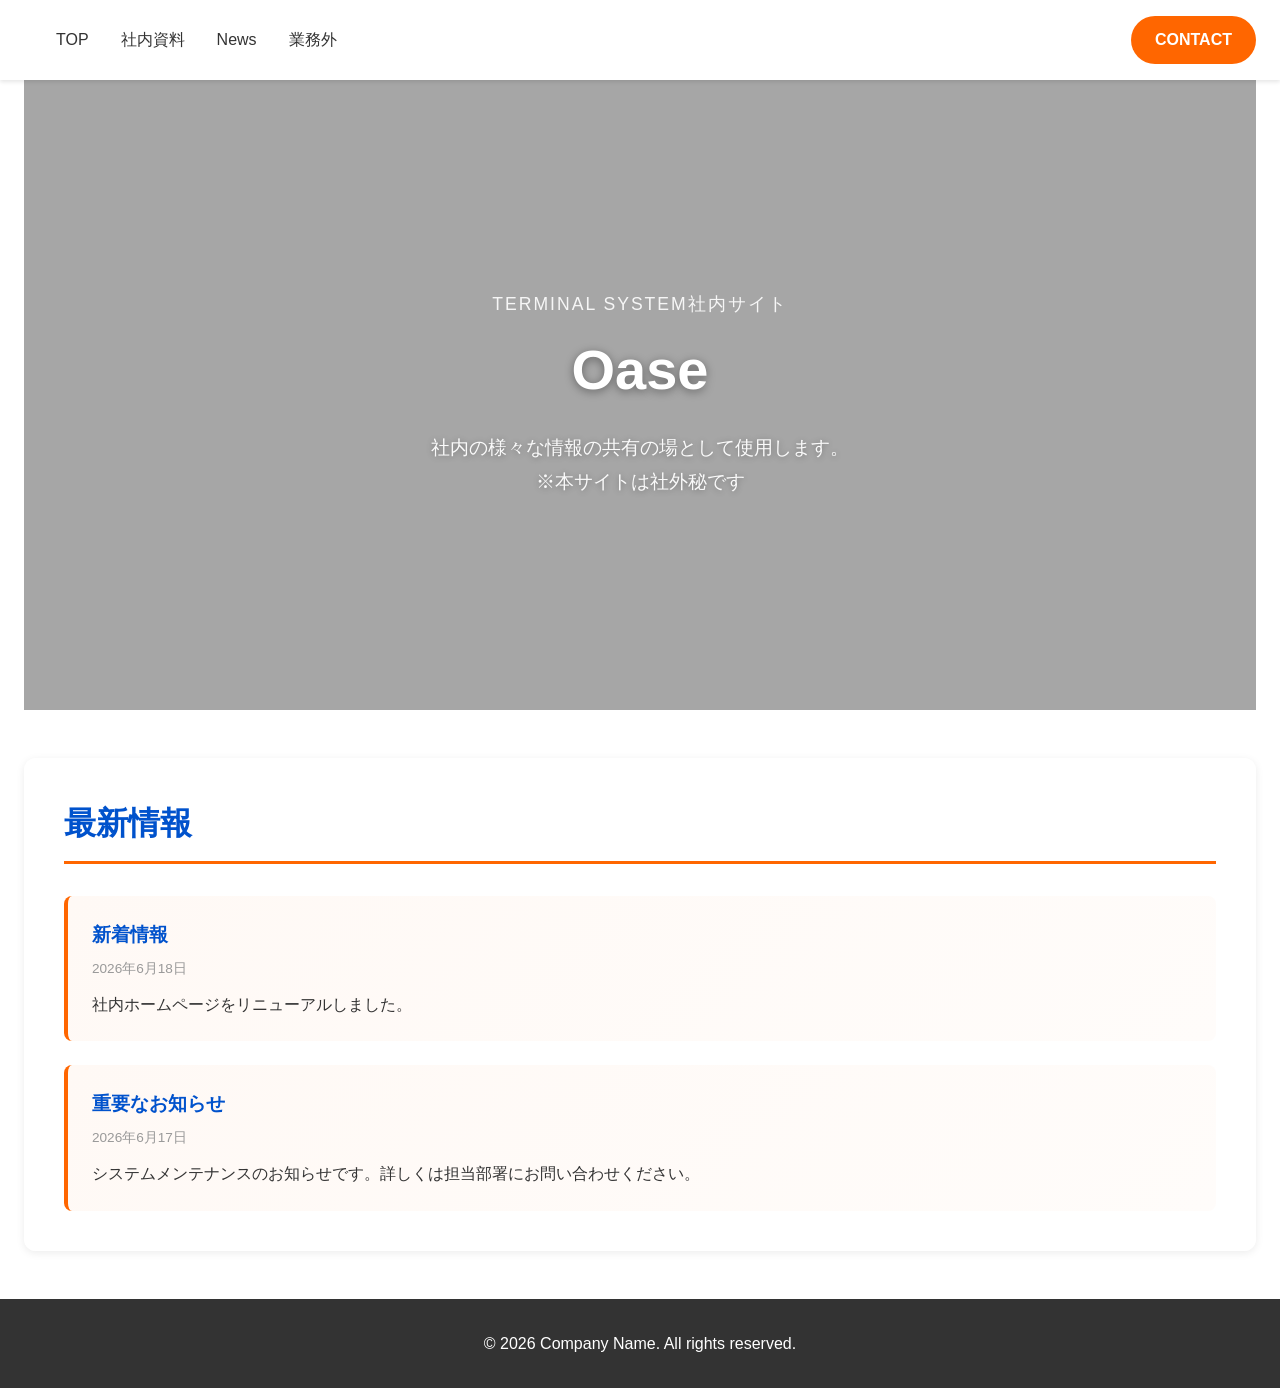
==== index.html @ e4dcd3d3 "Set background image to entire page and change News section title to 最新情報" ====
<!DOCTYPE html>
<html lang="ja">
<head>
  <meta charset="UTF-8">
  <meta name="viewport" content="width=device-width, initial-scale=1.0">
  <title>社内ホームページ</title>
  <link rel="stylesheet" href="css/styles.css">
</head>
<body>
  <!-- ヘッダー -->
  <header class="header">
    <div class="header-container">
      <div class="logo">
      </div>
      <nav class="navbar">
        <ul class="nav-list">
          <li><a href="#top">TOP</a></li>
          <li><a href="#materials">社内資料</a></li>
          <li><a href="#news">News</a></li>
          <li><a href="#outside">業務外</a></li>
        </ul>
      </nav>
      <a href="#contact" class="contact-btn">CONTACT</a>
    </div>
  </header>

  <!-- メインコンテンツ -->
  <main class="main-content">
    <!-- ヒーロー/イメージセクション -->
    <section class="hero-section">
      <div class="hero-content">
        <div class="hero-text">
          <p class="hero-subtitle">Terminal system社内サイト</p>
          <h2 class="hero-title">Oase</h2>
          <p class="hero-description">社内の様々な情報の共有の場として使用します。<br>※本サイトは社外秘です</p>
        </div>
        <div class="hero-image">
          <img src="images/page-top.png" alt="トップイメージ" class="hero-top-image">
        </div>
      </div>
    </section>
    <section class="section" id="news">
      <h2>最新情報</h2>
      <div class="news-list">
        <article class="news-item">
          <h3>新着情報</h3>
          <p class="date">2026年6月18日</p>
          <p>社内ホームページをリニューアルしました。</p>
        </article>
        <article class="news-item">
          <h3>重要なお知らせ</h3>
          <p class="date">2026年6月17日</p>
          <p>システムメンテナンスのお知らせです。詳しくは担当部署にお問い合わせください。</p>
        </article>
      </div>
    </section>
  </main>

  <!-- フッター -->
  <footer class="footer">
    <p>&copy; 2026 Company Name. All rights reserved.</p>
  </footer>

  <script src="js/script.js"></script>
</body>
</html>
---- css/styles.css ----
/* リセット */
* {
  margin: 0;
  padding: 0;
  box-sizing: border-box;
}

/* 基本スタイル */
body {
  font-family: 'Segoe UI', Tahoma, Geneva, Verdana, sans-serif;
  line-height: 1.6;
  color: #333;
  background-image: url("../images/page-top.png");
  background-size: cover;
  background-position: center;
  background-repeat: no-repeat;
  background-attachment: fixed;
  min-height: 100vh;
}

a {
  color: #0052cc;
  text-decoration: none;
}

a:hover {
  text-decoration: underline;
}

/* ヘッダー */
.header {
  background: white;
  box-shadow: 0 2px 4px rgba(0, 0, 0, 0.1);
  position: sticky;
  top: 0;
  z-index: 100;
}

.header-container {
  display: flex;
  justify-content: space-between;
  align-items: center;
  max-width: 1400px;
  margin: 0 auto;
  padding: 1rem 1.5rem;
}

.logo h1 {
  font-size: 1.5rem;
  color: #0052cc;
  margin: 0;
}

.logo .confidential-notice {
  font-size: 0.75rem;
  color: #ff0000;
  margin: 0.25rem 0 0 0;
  font-weight: bold;
}

.navbar {
  flex: 1;
  margin: 0 2rem;
}

.nav-list {
  list-style: none;
  display: flex;
  gap: 2rem;
  margin: 0;
}

.nav-list a {
  color: #333;
  font-weight: 500;
  transition: color 0.3s ease;
}

.nav-list a:hover {
  color: #0052cc;
  text-decoration: none;
}

.contact-btn {
  background-color: #ff6600;
  color: white !important;
  padding: 0.7rem 1.5rem;
  border-radius: 25px;
  font-weight: bold;
  transition: background-color 0.3s ease;
  display: inline-block;
}

.contact-btn:hover {
  background-color: #e55a00;
  text-decoration: none;
}

/* ヒーロー/イメージセクション */
.hero-section {
  background-image: url("../images/page-top.png");
  background-size: cover;
  background-position: center;
  background-repeat: no-repeat;
  background-attachment: fixed;
  min-height: 70vh;
  display: flex;
  align-items: center;
  justify-content: center;
  position: relative;
  margin-bottom: 3rem;
  color: white;
}

.hero-section::before {
  content: "";
  position: absolute;
  top: 0;
  left: 0;
  right: 0;
  bottom: 0;
  background-color: rgba(0, 0, 0, 0.35);
  z-index: 1;
}

.hero-content {
  display: flex;
  flex-direction: column;
  align-items: center;
  justify-content: center;
  text-align: center;
  max-width: 800px;
  z-index: 2;
  position: relative;
}

.hero-text {
  padding: 0;
}

.hero-subtitle {
  font-size: 1.1rem;
  color: rgba(255, 255, 255, 0.9);
  margin-bottom: 1rem;
  text-transform: uppercase;
  letter-spacing: 2px;
  font-weight: 500;
}

.hero-title {
  font-size: 3.5rem;
  color: white;
  margin-bottom: 1.5rem;
  line-height: 1.3;
  font-weight: bold;
  text-shadow: 0 2px 10px rgba(0, 0, 0, 0.4);
}

.hero-description {
  font-size: 1.2rem;
  color: rgba(255, 255, 255, 0.95);
  line-height: 1.8;
  margin-bottom: 0;
  text-shadow: 0 1px 6px rgba(0, 0, 0, 0.3);
}

.hero-image {
  display: flex;
  justify-content: center;
  align-items: center;
}

.hero-image {
  display: none;
}

.hero-top-image {
  display: none;
}

/* メインコンテンツ */
.main-content {
  max-width: 1400px;
  margin: 0 auto;
  padding: 0 1.5rem;
}

.section {
  background-color: rgba(255, 255, 255, 0.95);
  padding: 2.5rem;
  margin-bottom: 2.5rem;
  border-radius: 12px;
  box-shadow: 0 2px 8px rgba(0, 0, 0, 0.08);
}

.section h2 {
  color: #0052cc;
  font-size: 2rem;
  margin-bottom: 2rem;
  border-bottom: 3px solid #ff6600;
  padding-bottom: 0.75rem;
}

/* ニュースセクション */
.news-list {
  display: grid;
  gap: 1.5rem;
}

.news-item {
  padding: 1.5rem;
  border-left: 4px solid #ff6600;
  background: linear-gradient(135deg, #fff9f5 0%, #fffcfa 100%);
  border-radius: 8px;
  transition: transform 0.3s ease, box-shadow 0.3s ease;
}

.news-item:hover {
  transform: translateY(-2px);
  box-shadow: 0 4px 12px rgba(255, 102, 0, 0.15);
}

.news-item h3 {
  color: #0052cc;
  margin-bottom: 0.5rem;
}

.news-item .date {
  color: #999;
  font-size: 0.85rem;
  margin-bottom: 0.75rem;
}

/* リンク集セクション */
.links-grid {
  display: grid;
  grid-template-columns: repeat(auto-fit, minmax(280px, 1fr));
  gap: 1.5rem;
}

.link-card {
  display: block;
  padding: 2rem;
  background: linear-gradient(135deg, #fff5f0 0%, #fff9f5 100%);
  border: 2px solid #ffe6d5;
  border-radius: 12px;
  transition: all 0.3s ease;
  color: #333;
}

.link-card:hover {
  border-color: #ff6600;
  background: linear-gradient(135deg, #fff0e6 0%, #fff5f0 100%);
  transform: translateY(-4px);
  box-shadow: 0 6px 16px rgba(255, 102, 0, 0.2);
  text-decoration: none;
}

.link-card h3 {
  color: #0052cc;
  margin-bottom: 0.75rem;
  font-size: 1.1rem;
}

.link-card p {
  font-size: 0.95rem;
  color: #666;
}

/* 社内情報セクション */
.info-container {
  display: grid;
  grid-template-columns: repeat(auto-fit, minmax(320px, 1fr));
  gap: 1.5rem;
}

.info-box {
  padding: 2rem;
  background: linear-gradient(135deg, #e8f0f9 0%, #f0f5fc 100%);
  border-radius: 12px;
  border-left: 4px solid #0052cc;
  transition: transform 0.3s ease;
}

.info-box:hover {
  transform: translateY(-2px);
}

.info-box h3 {
  color: #0052cc;
  margin-bottom: 0.75rem;
}

/* お問い合わせセクション */
.contact-info {
  background: linear-gradient(135deg, #fff5f0 0%, #fffcfa 100%);
  padding: 2rem;
  border-radius: 12px;
  border-left: 4px solid #ff6600;
  margin-top: 1.5rem;
}

.contact-info p {
  margin-bottom: 0.75rem;
  font-size: 1rem;
}

/* フッター */
.footer {
  background-color: #333;
  color: white;
  text-align: center;
  padding: 2rem 1.5rem;
  margin-top: 3rem;
}

/* レスポンシブ */
@media (max-width: 1024px) {
  .hero-content {
    grid-template-columns: 1fr;
    gap: 2rem;
  }

  .hero-title {
    font-size: 2.2rem;
  }

  .hero-text {
    padding-right: 0;
  }
}

@media (max-width: 768px) {
  .header-container {
    flex-wrap: wrap;
    padding: 1rem 1rem;
    gap: 1rem;
  }

  .logo h1 {
    font-size: 1.2rem;
    flex: 1 1 100%;
  }

  .navbar {
    flex: 1 1 100%;
    margin: 0;
  }

  .nav-list {
    gap: 1rem;
    flex-wrap: wrap;
  }

  .contact-btn {
    flex: 1 1 100%;
    text-align: center;
  }

  .hero-title {
    font-size: 1.8rem;
  }

  .section {
    padding: 1.5rem;
  }

  .section h2 {
    font-size: 1.5rem;
  }

  .links-grid {
    grid-template-columns: 1fr;
  }

  .info-container {
    grid-template-columns: 1fr;
  }
}
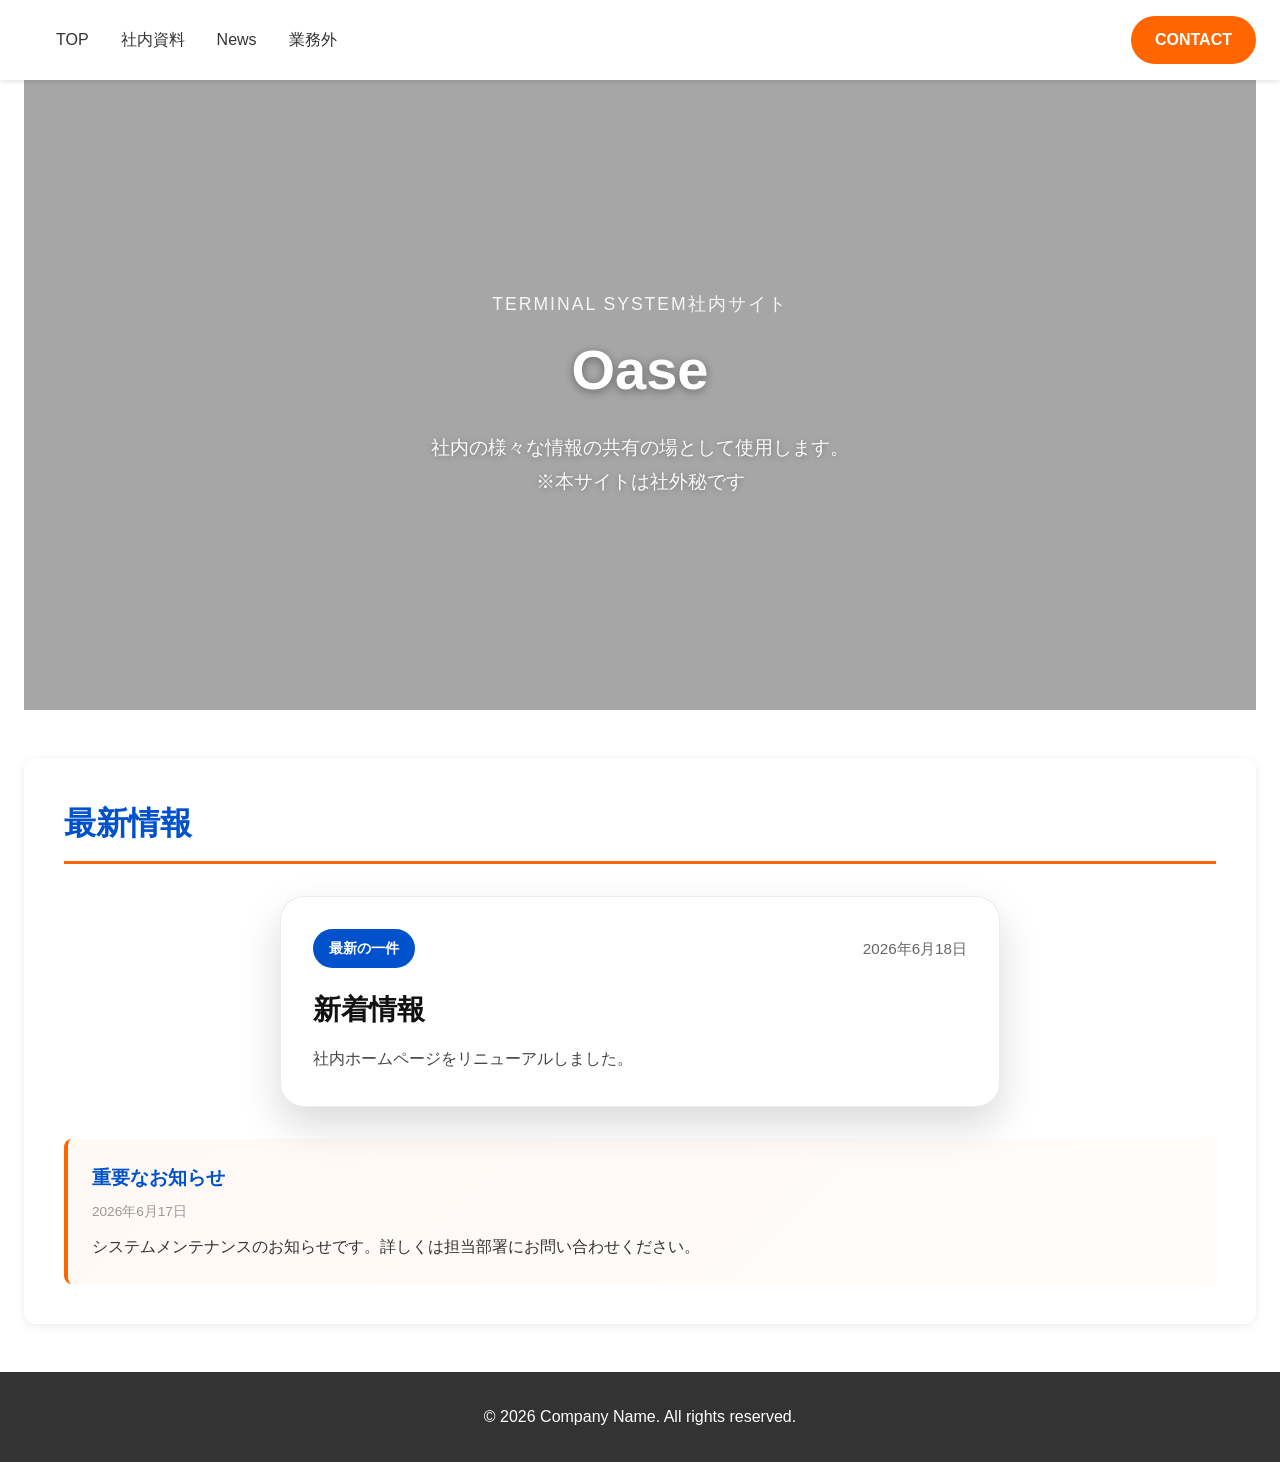
==== commit b2e5bd92: "Show latest info as popup-style card and keep only main news item" ====
--- a/index.html
+++ b/index.html
@@ -41,12 +41,17 @@
     </section>
     <section class="section" id="news">
       <h2>最新情報</h2>
+      <div class="latest-popup">
+        <div class="popup-header">
+          <span class="popup-label">最新の一件</span>
+          <span class="popup-date">2026年6月18日</span>
+        </div>
+        <div class="popup-body">
+          <h3>新着情報</h3>
+          <p>社内ホームページをリニューアルしました。</p>
+        </div>
+      </div>
       <div class="news-list">
-        <article class="news-item">
-          <h3>新着情報</h3>
-          <p class="date">2026年6月18日</p>
-          <p>社内ホームページをリニューアルしました。</p>
-        </article>
         <article class="news-item">
           <h3>重要なお知らせ</h3>
           <p class="date">2026年6月17日</p>
--- a/css/styles.css
+++ b/css/styles.css
@@ -201,7 +201,53 @@
   padding-bottom: 0.75rem;
 }
 
-/* ニュースセクション */
+.latest-popup {
+  position: relative;
+  padding: 2rem;
+  background: white;
+  border-radius: 24px;
+  box-shadow: 0 18px 40px rgba(0, 0, 0, 0.15);
+  max-width: 720px;
+  margin: 0 auto 2rem auto;
+  border: 1px solid rgba(0, 0, 0, 0.08);
+}
+
+.popup-header {
+  display: flex;
+  justify-content: space-between;
+  align-items: center;
+  gap: 1rem;
+  margin-bottom: 1.25rem;
+}
+
+.popup-label {
+  display: inline-flex;
+  padding: 0.5rem 1rem;
+  background: #0052cc;
+  color: white;
+  font-size: 0.9rem;
+  font-weight: 700;
+  text-transform: uppercase;
+  border-radius: 999px;
+}
+
+.popup-date {
+  color: #666;
+  font-size: 0.95rem;
+}
+
+.popup-body h3 {
+  font-size: 1.75rem;
+  margin-bottom: 0.75rem;
+  color: #111;
+}
+
+.popup-body p {
+  color: #444;
+  line-height: 1.8;
+  font-size: 1rem;
+}
+
 .news-list {
   display: grid;
   gap: 1.5rem;
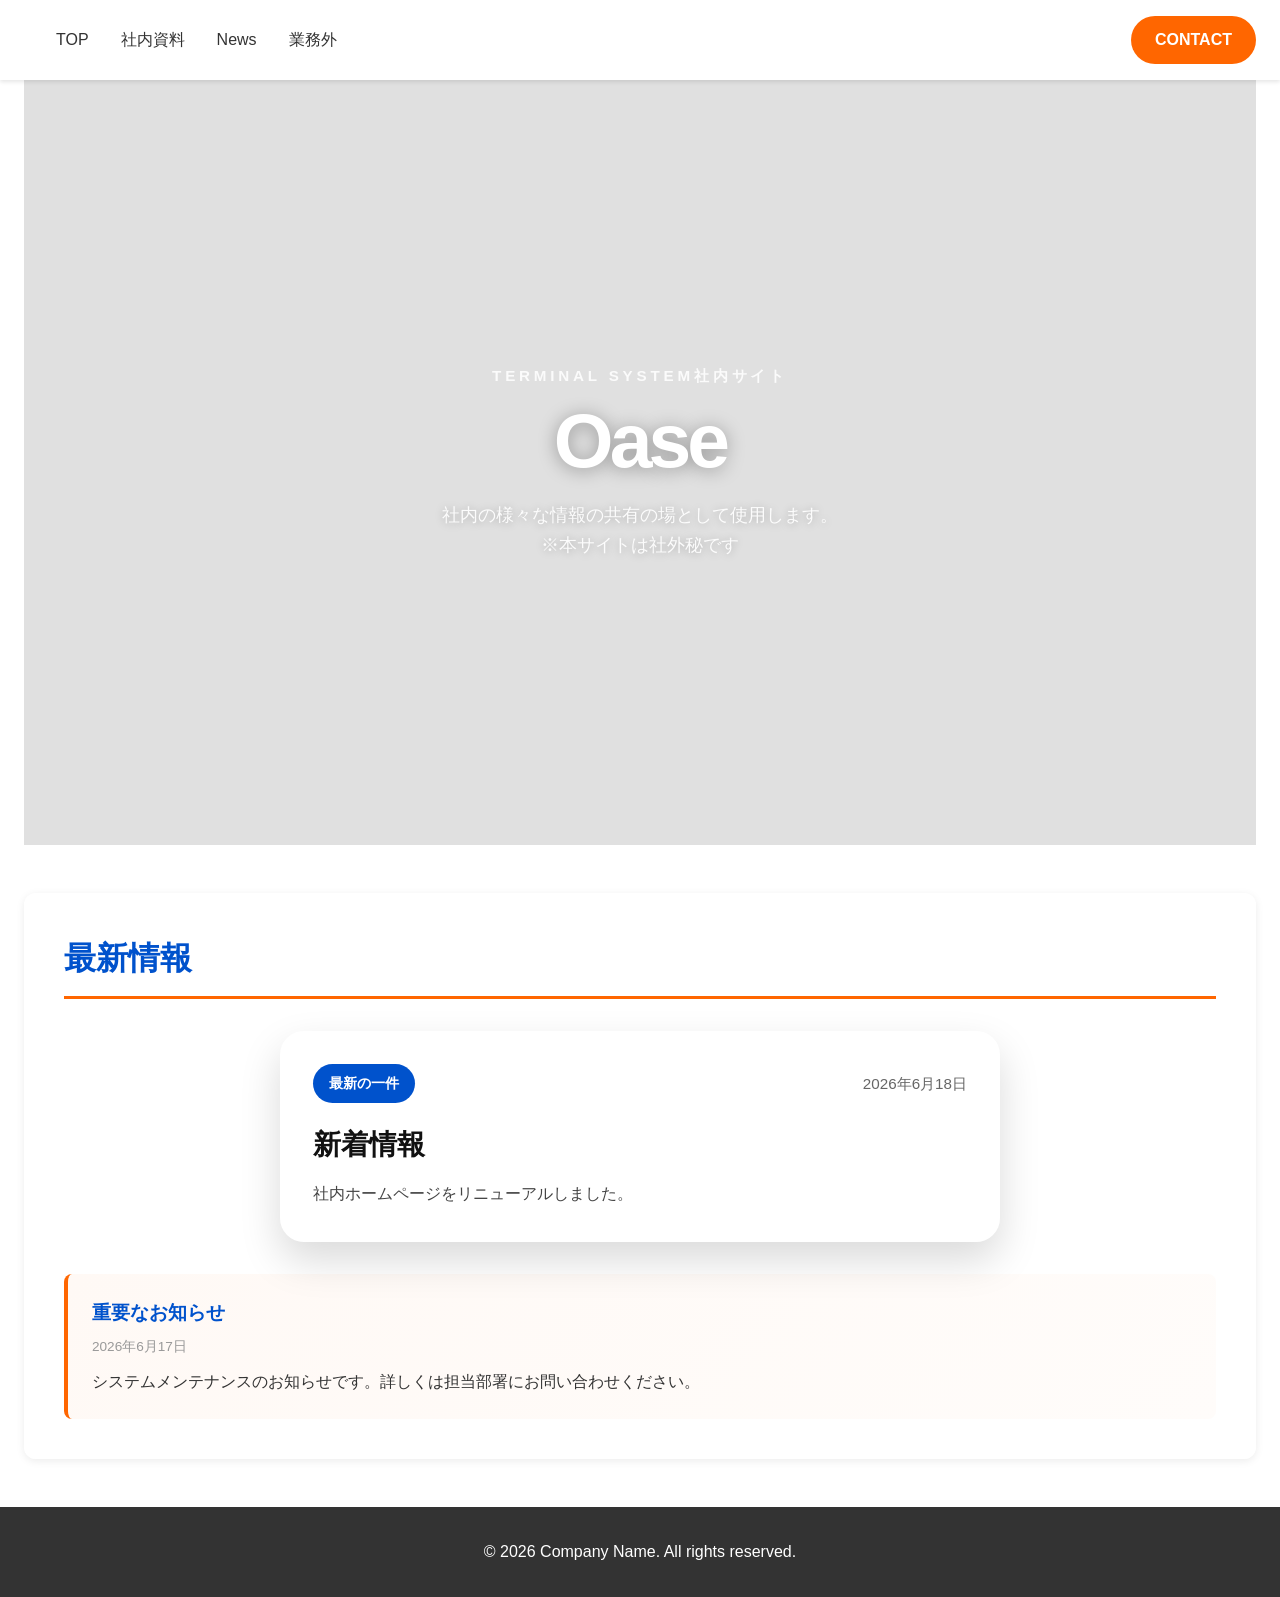
==== commit 6773fccd: "Remove duplicate hero image overlay and keep only background image" ====
--- a/index.html
+++ b/index.html
@@ -34,9 +34,6 @@
           <h2 class="hero-title">Oase</h2>
           <p class="hero-description">社内の様々な情報の共有の場として使用します。<br>※本サイトは社外秘です</p>
         </div>
-        <div class="hero-image">
-          <img src="images/page-top.png" alt="トップイメージ" class="hero-top-image">
-        </div>
       </div>
     </section>
     <section class="section" id="news">
--- a/css/styles.css
+++ b/css/styles.css
@@ -102,8 +102,7 @@
   background-size: cover;
   background-position: center;
   background-repeat: no-repeat;
-  background-attachment: fixed;
-  min-height: 70vh;
+  min-height: 85vh;
   display: flex;
   align-items: center;
   justify-content: center;
@@ -119,7 +118,7 @@
   left: 0;
   right: 0;
   bottom: 0;
-  background-color: rgba(0, 0, 0, 0.35);
+  background-color: rgba(0, 0, 0, 0.12);
   z-index: 1;
 }
 
@@ -129,39 +128,44 @@
   align-items: center;
   justify-content: center;
   text-align: center;
-  max-width: 800px;
+  max-width: 900px;
+  padding: 0 1rem;
   z-index: 2;
   position: relative;
+  background: transparent;
 }
 
 .hero-text {
   padding: 0;
+  width: 100%;
 }
 
 .hero-subtitle {
-  font-size: 1.1rem;
-  color: rgba(255, 255, 255, 0.9);
+  font-size: 0.95rem;
+  color: rgba(255, 255, 255, 0.85);
   margin-bottom: 1rem;
   text-transform: uppercase;
-  letter-spacing: 2px;
-  font-weight: 500;
+  letter-spacing: 0.25em;
+  font-weight: 700;
 }
 
 .hero-title {
-  font-size: 3.5rem;
+  font-size: clamp(3.5rem, 6vw, 6rem);
   color: white;
   margin-bottom: 1.5rem;
-  line-height: 1.3;
-  font-weight: bold;
-  text-shadow: 0 2px 10px rgba(0, 0, 0, 0.4);
+  line-height: 0.95;
+  font-weight: 900;
+  letter-spacing: -0.05em;
+  text-shadow: 0 2px 18px rgba(0, 0, 0, 0.35);
 }
 
 .hero-description {
-  font-size: 1.2rem;
-  color: rgba(255, 255, 255, 0.95);
-  line-height: 1.8;
+  font-size: 1.1rem;
+  color: rgba(255, 255, 255, 0.92);
+  line-height: 1.7;
   margin-bottom: 0;
-  text-shadow: 0 1px 6px rgba(0, 0, 0, 0.3);
+  max-width: 680px;
+  text-shadow: 0 1px 8px rgba(0, 0, 0, 0.25);
 }
 
 .hero-image {
@@ -204,12 +208,13 @@
 .latest-popup {
   position: relative;
   padding: 2rem;
-  background: white;
+  background: rgba(255, 255, 255, 0.08);
+  backdrop-filter: blur(10px);
   border-radius: 24px;
   box-shadow: 0 18px 40px rgba(0, 0, 0, 0.15);
   max-width: 720px;
   margin: 0 auto 2rem auto;
-  border: 1px solid rgba(0, 0, 0, 0.08);
+  border: 1px solid rgba(255, 255, 255, 0.18);
 }
 
 .popup-header {
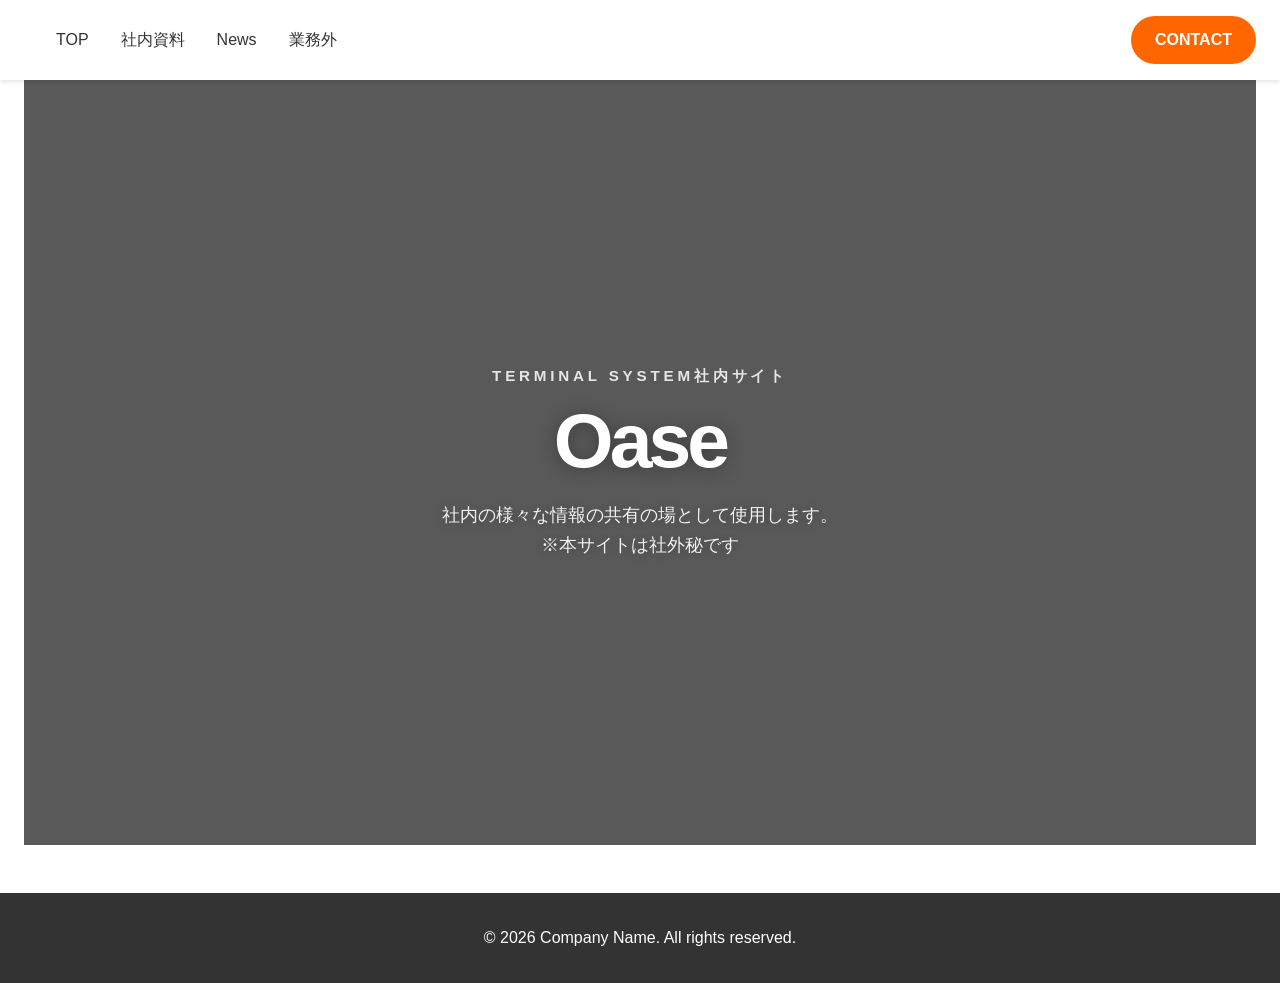
==== commit 03b54cc9: "Darken hero overlay and remove latest info section" ====
--- a/index.html
+++ b/index.html
@@ -36,26 +36,6 @@
         </div>
       </div>
     </section>
-    <section class="section" id="news">
-      <h2>最新情報</h2>
-      <div class="latest-popup">
-        <div class="popup-header">
-          <span class="popup-label">最新の一件</span>
-          <span class="popup-date">2026年6月18日</span>
-        </div>
-        <div class="popup-body">
-          <h3>新着情報</h3>
-          <p>社内ホームページをリニューアルしました。</p>
-        </div>
-      </div>
-      <div class="news-list">
-        <article class="news-item">
-          <h3>重要なお知らせ</h3>
-          <p class="date">2026年6月17日</p>
-          <p>システムメンテナンスのお知らせです。詳しくは担当部署にお問い合わせください。</p>
-        </article>
-      </div>
-    </section>
   </main>
 
   <!-- フッター -->
--- a/css/styles.css
+++ b/css/styles.css
@@ -118,7 +118,7 @@
   left: 0;
   right: 0;
   bottom: 0;
-  background-color: rgba(0, 0, 0, 0.12);
+  background-color: rgba(0, 0, 0, 0.65);
   z-index: 1;
 }
 
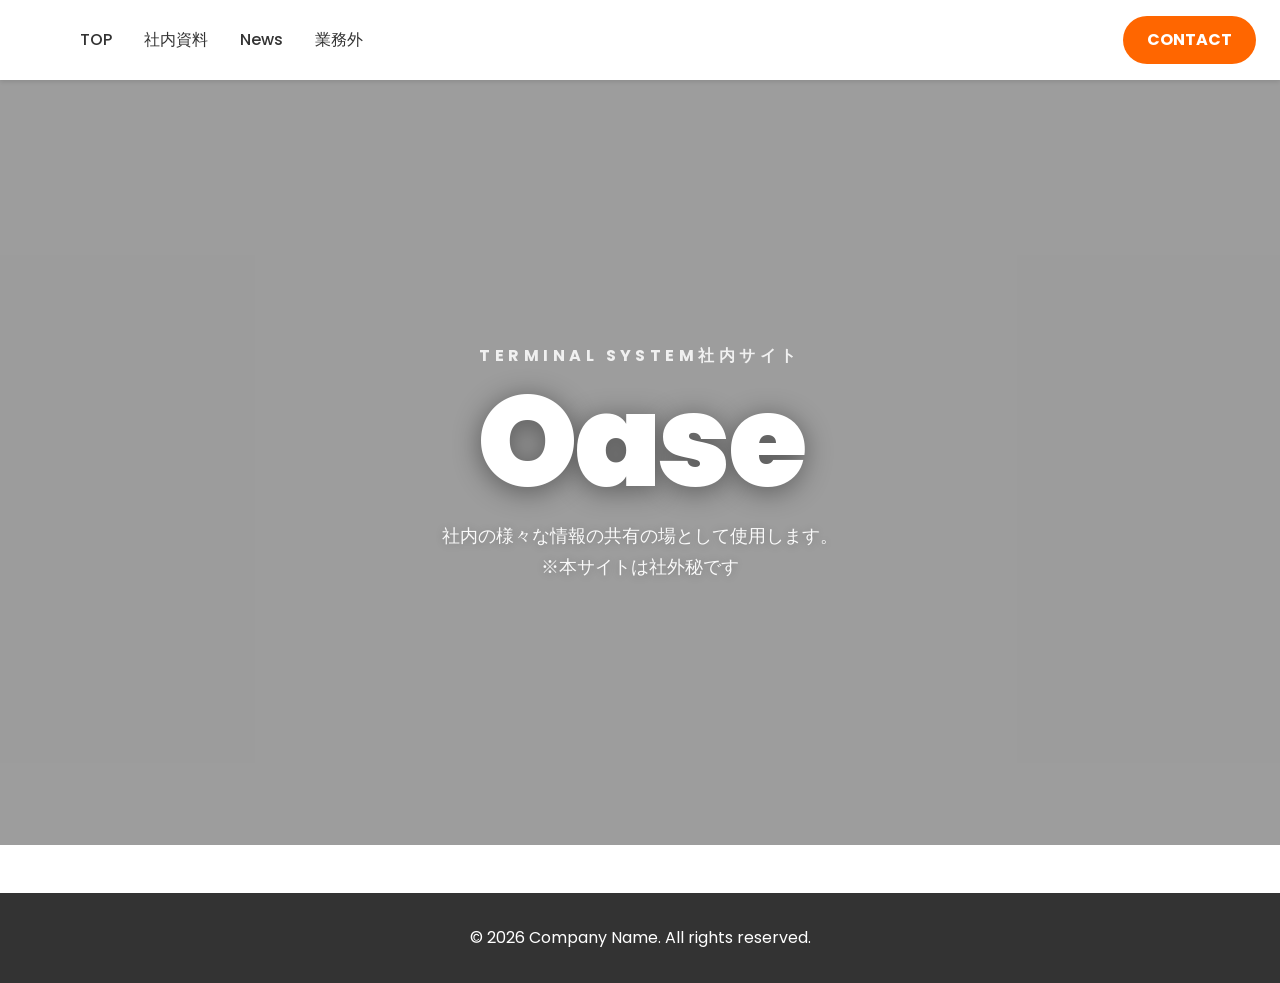
==== commit 4c0b8ba0: "Add submenu under 社内資料 with dropdown UI and toggle behavior" ====
--- a/index.html
+++ b/index.html
@@ -5,6 +5,7 @@
   <meta name="viewport" content="width=device-width, initial-scale=1.0">
   <title>社内ホームページ</title>
   <link rel="stylesheet" href="css/styles.css">
+  <link href="https://fonts.googleapis.com/css2?family=Poppins:wght@600;700;900&display=swap" rel="stylesheet">
 </head>
 <body>
   <!-- ヘッダー -->
@@ -15,7 +16,15 @@
       <nav class="navbar">
         <ul class="nav-list">
           <li><a href="#top">TOP</a></li>
-          <li><a href="#materials">社内資料</a></li>
+          <li class="has-submenu">
+            <a href="#materials" class="submenu-toggle">社内資料</a>
+            <ul class="submenu">
+              <li><a href="#org">組織図</a></li>
+              <li><a href="#rules">規定</a></li>
+              <li><a href="#training">教育資料</a></li>
+              <li><a href="#newsletter">社内報</a></li>
+            </ul>
+          </li>
           <li><a href="#news">News</a></li>
           <li><a href="#outside">業務外</a></li>
         </ul>
--- a/css/styles.css
+++ b/css/styles.css
@@ -7,7 +7,7 @@
 
 /* 基本スタイル */
 body {
-  font-family: 'Segoe UI', Tahoma, Geneva, Verdana, sans-serif;
+  font-family: 'Poppins', 'Segoe UI', Tahoma, Geneva, Verdana, sans-serif;
   line-height: 1.6;
   color: #333;
   background-image: url("../images/page-top.png");
@@ -38,8 +38,9 @@
 
 .header-container {
   display: flex;
-  justify-content: space-between;
-  align-items: center;
+  justify-content: flex-end;
+  align-items: center;
+  gap: 1.5rem;
   max-width: 1400px;
   margin: 0 auto;
   padding: 1rem 1.5rem;
@@ -68,6 +69,43 @@
   display: flex;
   gap: 2rem;
   margin: 0;
+}
+
+.has-submenu {
+  position: relative;
+}
+
+.submenu {
+  position: absolute;
+  top: calc(100% + 8px);
+  right: 0;
+  background: white;
+  border-radius: 8px;
+  box-shadow: 0 8px 24px rgba(0,0,0,0.12);
+  list-style: none;
+  padding: 0.5rem 0;
+  min-width: 160px;
+  display: none;
+  z-index: 200;
+}
+
+.submenu li {
+  padding: 0;
+}
+
+.submenu a {
+  display: block;
+  padding: 0.6rem 1rem;
+  color: #333;
+  white-space: nowrap;
+}
+
+.submenu a:hover {
+  background: #f5f5f5;
+}
+
+.has-submenu.open > .submenu {
+  display: block;
 }
 
 .nav-list a {
@@ -89,6 +127,7 @@
   font-weight: bold;
   transition: background-color 0.3s ease;
   display: inline-block;
+  margin-left: auto;
 }
 
 .contact-btn:hover {
@@ -98,10 +137,7 @@
 
 /* ヒーロー/イメージセクション */
 .hero-section {
-  background-image: url("../images/page-top.png");
-  background-size: cover;
-  background-position: center;
-  background-repeat: no-repeat;
+  background-color: rgba(0, 0, 0, 0.25);
   min-height: 85vh;
   display: flex;
   align-items: center;
@@ -122,26 +158,26 @@
   z-index: 1;
 }
 
-.hero-content {
-  display: flex;
-  flex-direction: column;
+.hero-section {
+  background-color: rgba(0, 0, 0, 0.12);
+  min-height: 85vh;
+  display: flex;
   align-items: center;
   justify-content: center;
-  text-align: center;
-  max-width: 900px;
-  padding: 0 1rem;
-  z-index: 2;
   position: relative;
-  background: transparent;
-}
-
-.hero-text {
-  padding: 0;
-  width: 100%;
-}
-
-.hero-subtitle {
-  font-size: 0.95rem;
+  margin-bottom: 3rem;
+  color: white;
+}
+.hero-section::before {
+  content: "";
+  position: absolute;
+  top: 0;
+  left: 0;
+  right: 0;
+  bottom: 0;
+  background-color: rgba(0, 0, 0, 0.30);
+  z-index: 1;
+}
   color: rgba(255, 255, 255, 0.85);
   margin-bottom: 1rem;
   text-transform: uppercase;
@@ -183,18 +219,18 @@
 }
 
 /* メインコンテンツ */
-.main-content {
-  max-width: 1400px;
-  margin: 0 auto;
+.hero-content {
+  display: flex;
+  flex-direction: column;
+  align-items: center;
+  justify-content: center;
+  text-align: center;
+  max-width: 1200px;
   padding: 0 1.5rem;
-}
-
-.section {
-  background-color: rgba(255, 255, 255, 0.95);
-  padding: 2.5rem;
-  margin-bottom: 2.5rem;
-  border-radius: 12px;
-  box-shadow: 0 2px 8px rgba(0, 0, 0, 0.08);
+  z-index: 2;
+  position: relative;
+  background: transparent;
+}
 }
 
 .section h2 {
@@ -258,33 +294,36 @@
   gap: 1.5rem;
 }
 
-.news-item {
-  padding: 1.5rem;
-  border-left: 4px solid #ff6600;
-  background: linear-gradient(135deg, #fff9f5 0%, #fffcfa 100%);
-  border-radius: 8px;
-  transition: transform 0.3s ease, box-shadow 0.3s ease;
-}
-
-.news-item:hover {
-  transform: translateY(-2px);
-  box-shadow: 0 4px 12px rgba(255, 102, 0, 0.15);
-}
-
-.news-item h3 {
-  color: #0052cc;
-  margin-bottom: 0.5rem;
-}
-
-.news-item .date {
-  color: #999;
-  font-size: 0.85rem;
-  margin-bottom: 0.75rem;
-}
-
-/* リンク集セクション */
-.links-grid {
-  display: grid;
+.hero-subtitle {
+  font-family: 'Poppins', sans-serif;
+  font-size: 1rem;
+  color: rgba(255, 255, 255, 0.85);
+  margin-bottom: 1rem;
+  text-transform: uppercase;
+  letter-spacing: 0.28em;
+  font-weight: 700;
+}
+
+.hero-title {
+  font-family: 'Poppins', sans-serif;
+  font-size: clamp(4.5rem, 10vw, 9.5rem);
+  color: white;
+  margin-bottom: 1.25rem;
+  line-height: 0.9;
+  font-weight: 900;
+  letter-spacing: -0.03em;
+  text-shadow: 0 4px 28px rgba(0, 0, 0, 0.45);
+}
+
+.hero-description {
+  font-family: 'Poppins', sans-serif;
+  font-size: 1.15rem;
+  color: rgba(255, 255, 255, 0.95);
+  line-height: 1.7;
+  margin-bottom: 0;
+  max-width: 760px;
+  text-shadow: 0 1px 8px rgba(0, 0, 0, 0.22);
+}
   grid-template-columns: repeat(auto-fit, minmax(280px, 1fr));
   gap: 1.5rem;
 }
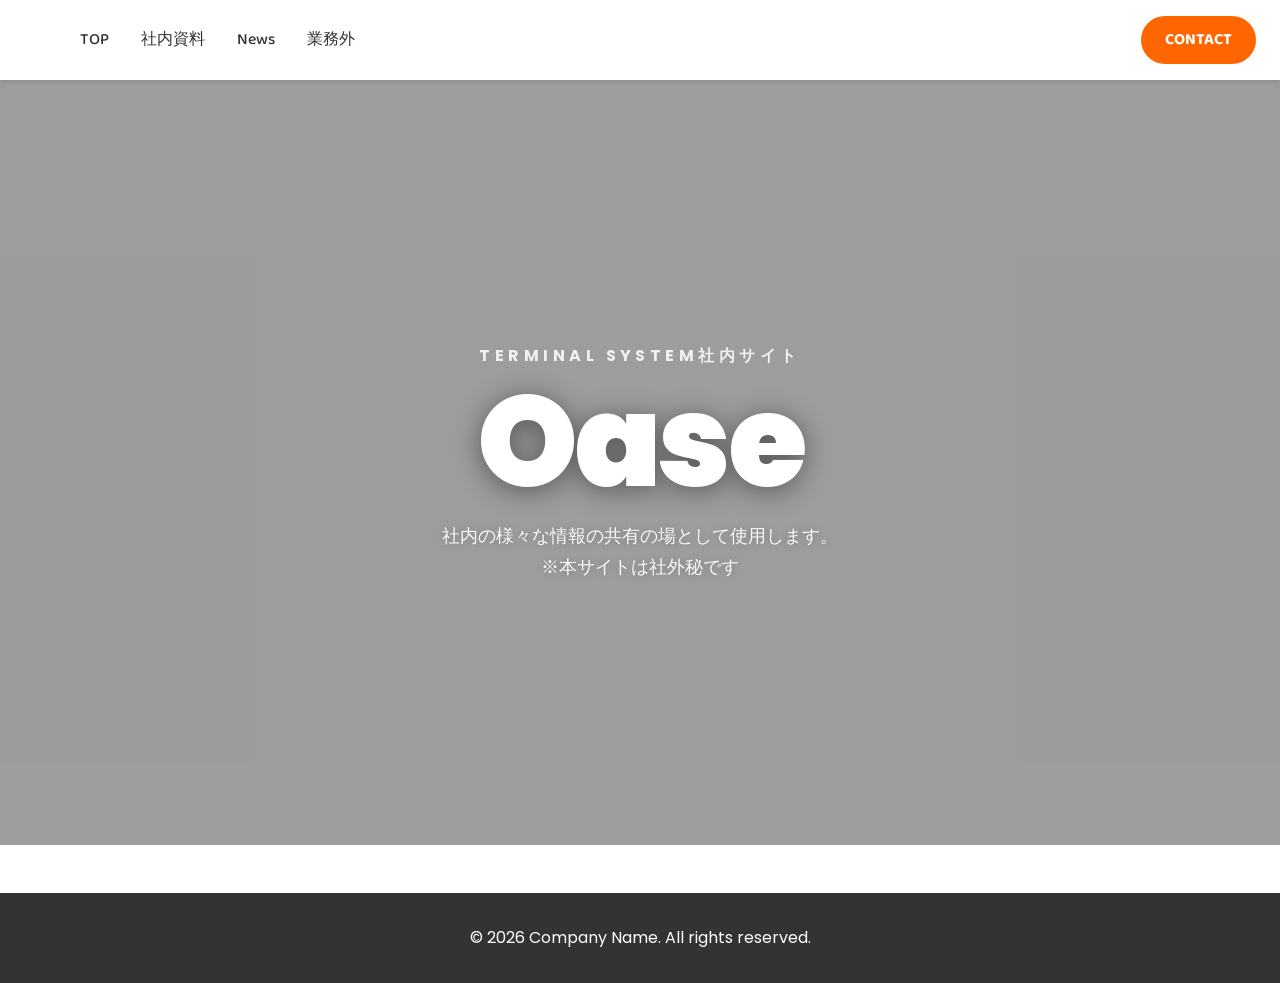
==== commit af154fdc: "Use rounded 'Baloo 2' font for header and submenu (with fallbacks)" ====
--- a/index.html
+++ b/index.html
@@ -6,6 +6,7 @@
   <title>社内ホームページ</title>
   <link rel="stylesheet" href="css/styles.css">
   <link href="https://fonts.googleapis.com/css2?family=Poppins:wght@600;700;900&display=swap" rel="stylesheet">
+  <link href="https://fonts.googleapis.com/css2?family=Baloo+2:wght@400;700;800&display=swap" rel="stylesheet">
 </head>
 <body>
   <!-- ヘッダー -->
--- a/css/styles.css
+++ b/css/styles.css
@@ -46,6 +46,15 @@
   padding: 1rem 1.5rem;
 }
 
+.header-container {
+  position: relative;
+}
+
+/* Header / submenu font (uses local font named 'KHドット秋葉原' if installed) */
+.header, .nav-list, .nav-list a, .submenu, .submenu a {
+  font-family: 'Baloo 2', "KHドット秋葉原", "KH Dot Akihabara", 'Poppins', sans-serif;
+}
+
 .logo h1 {
   font-size: 1.5rem;
   color: #0052cc;
@@ -71,33 +80,34 @@
   margin: 0;
 }
 
-.has-submenu {
-  position: relative;
-}
-
 .submenu {
   position: absolute;
-  top: calc(100% + 8px);
+  top: 100%;
+  left: 0;
   right: 0;
   background: white;
-  border-radius: 8px;
-  box-shadow: 0 8px 24px rgba(0,0,0,0.12);
+  box-shadow: 0 12px 40px rgba(0,0,0,0.12);
   list-style: none;
-  padding: 0.5rem 0;
-  min-width: 160px;
-  display: none;
+  padding: 0.75rem 0;
+  display: flex;
+  gap: 0.5rem;
+  align-items: center;
   z-index: 200;
+  justify-content: flex-start;
+  opacity: 0;
+  transform: translateY(-12px);
+  pointer-events: none;
+  transition: opacity 220ms ease, transform 220ms ease;
 }
 
 .submenu li {
-  padding: 0;
+  display: inline-block;
 }
 
 .submenu a {
-  display: block;
+  display: inline-block;
   padding: 0.6rem 1rem;
   color: #333;
-  white-space: nowrap;
 }
 
 .submenu a:hover {
@@ -105,7 +115,9 @@
 }
 
 .has-submenu.open > .submenu {
-  display: block;
+  opacity: 1;
+  transform: translateY(0);
+  pointer-events: auto;
 }
 
 .nav-list a {
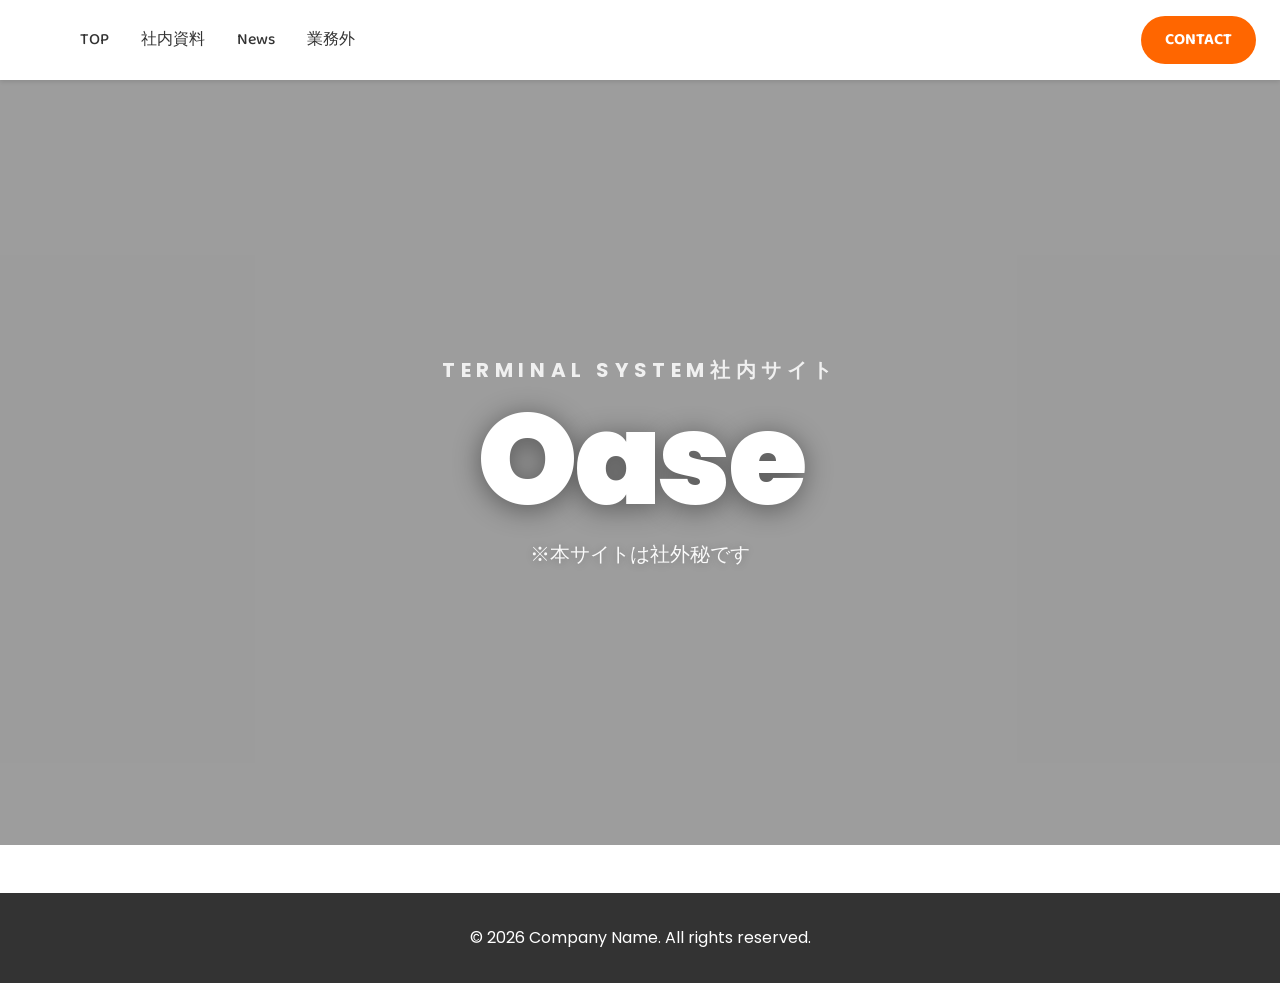
==== commit fed39d74: "Add submenu for '業務外' (Vlog, 部活動)" ====
--- a/index.html
+++ b/index.html
@@ -27,7 +27,13 @@
             </ul>
           </li>
           <li><a href="#news">News</a></li>
-          <li><a href="#outside">業務外</a></li>
+          <li class="has-submenu">
+            <a href="#outside" class="submenu-toggle">業務外</a>
+            <ul class="submenu">
+              <li><a href="#vlog">Vlog</a></li>
+              <li><a href="#club">部活動</a></li>
+            </ul>
+          </li>
         </ul>
       </nav>
       <a href="#contact" class="contact-btn">CONTACT</a>
@@ -42,7 +48,7 @@
         <div class="hero-text">
           <p class="hero-subtitle">Terminal system社内サイト</p>
           <h2 class="hero-title">Oase</h2>
-          <p class="hero-description">社内の様々な情報の共有の場として使用します。<br>※本サイトは社外秘です</p>
+          <p class="hero-description">※本サイトは社外秘です</p>
         </div>
       </div>
     </section>
--- a/css/styles.css
+++ b/css/styles.css
@@ -208,7 +208,7 @@
 }
 
 .hero-description {
-  font-size: 1.1rem;
+  font-size: 1.25rem;
   color: rgba(255, 255, 255, 0.92);
   line-height: 1.7;
   margin-bottom: 0;
@@ -308,7 +308,7 @@
 
 .hero-subtitle {
   font-family: 'Poppins', sans-serif;
-  font-size: 1rem;
+  font-size: 1.25rem;
   color: rgba(255, 255, 255, 0.85);
   margin-bottom: 1rem;
   text-transform: uppercase;
@@ -329,7 +329,7 @@
 
 .hero-description {
   font-family: 'Poppins', sans-serif;
-  font-size: 1.15rem;
+  font-size: 1.25rem;
   color: rgba(255, 255, 255, 0.95);
   line-height: 1.7;
   margin-bottom: 0;
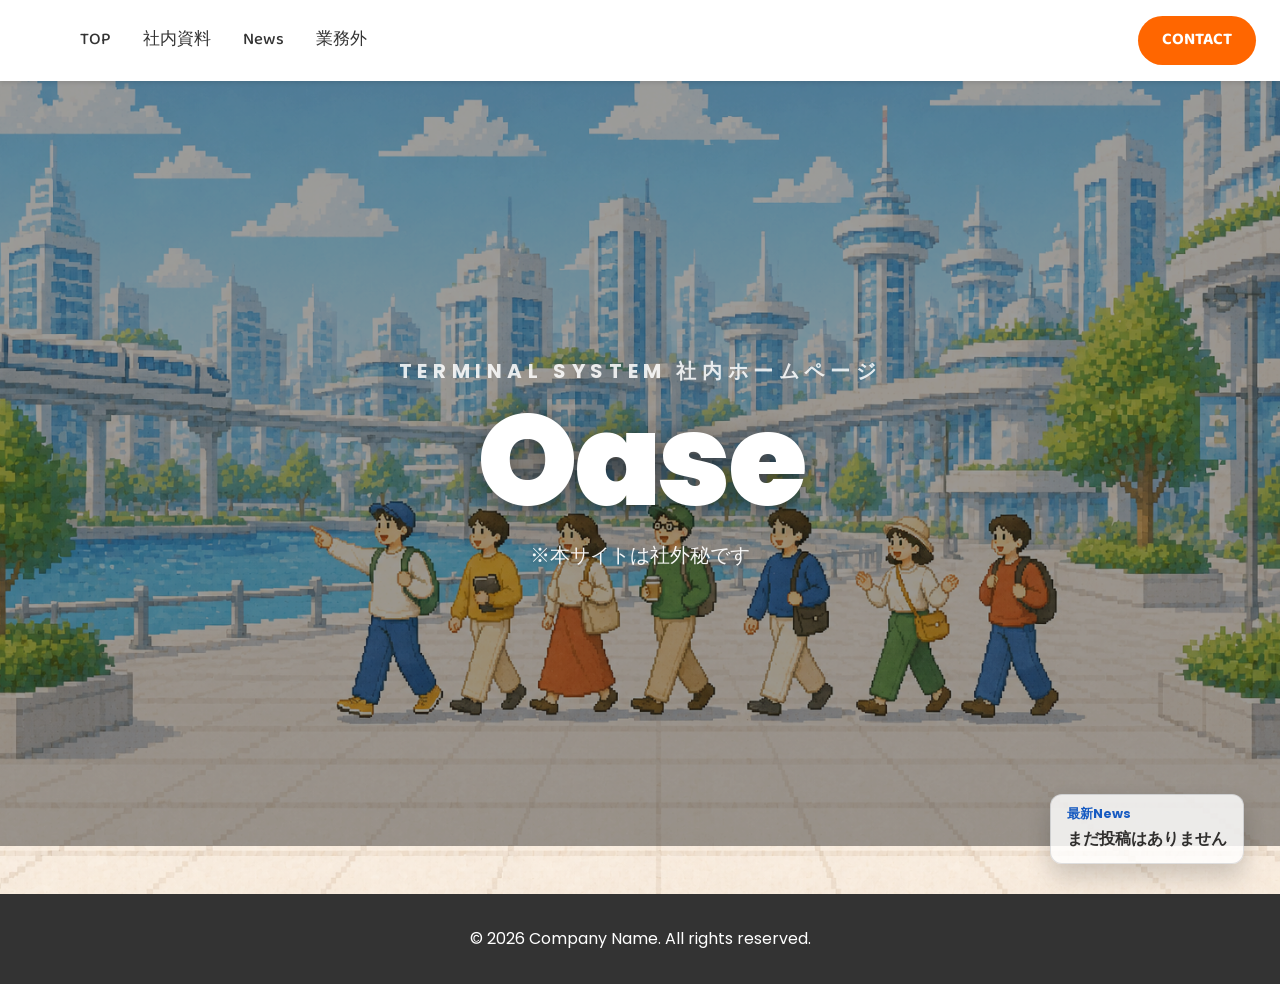
==== commit fbd1c515: "Update internal HP pages, assets, and news features" ====
--- a/index.html
+++ b/index.html
@@ -5,33 +5,38 @@
   <meta name="viewport" content="width=device-width, initial-scale=1.0">
   <title>社内ホームページ</title>
   <link rel="stylesheet" href="css/styles.css">
+  <link rel="icon" type="image/png" href="images/page-tab.png">
   <link href="https://fonts.googleapis.com/css2?family=Poppins:wght@600;700;900&display=swap" rel="stylesheet">
   <link href="https://fonts.googleapis.com/css2?family=Baloo+2:wght@400;700;800&display=swap" rel="stylesheet">
 </head>
 <body>
-  <!-- ヘッダー -->
   <header class="header">
     <div class="header-container">
-      <div class="logo">
-      </div>
+      <div class="logo"></div>
       <nav class="navbar">
         <ul class="nav-list">
-          <li><a href="#top">TOP</a></li>
+          <li><a href="index.html">TOP</a></li>
           <li class="has-submenu">
-            <a href="#materials" class="submenu-toggle">社内資料</a>
+            <a href="#" class="submenu-toggle">社内資料</a>
             <ul class="submenu">
-              <li><a href="#org">組織図</a></li>
-              <li><a href="#rules">規定</a></li>
-              <li><a href="#training">教育資料</a></li>
-              <li><a href="#newsletter">社内報</a></li>
+              <li><a href="org.html">組織図</a></li>
+              <li><a href="rules.html">規定</a></li>
+              <li><a href="training.html">教育資料</a></li>
+              <li><a href="newsletter.html">社内報</a></li>
             </ul>
           </li>
-          <li><a href="#news">News</a></li>
           <li class="has-submenu">
-            <a href="#outside" class="submenu-toggle">業務外</a>
+            <a href="news.html" class="submenu-toggle">News</a>
             <ul class="submenu">
-              <li><a href="#vlog">Vlog</a></li>
-              <li><a href="#club">部活動</a></li>
+              <li><a href="news.html">一覧</a></li>
+              <li><a href="news-post.html">投稿</a></li>
+            </ul>
+          </li>
+          <li class="has-submenu">
+            <a href="#" class="submenu-toggle">業務外</a>
+            <ul class="submenu">
+              <li><a href="vlog.html">Vlog</a></li>
+              <li><a href="club.html">部活動</a></li>
             </ul>
           </li>
         </ul>
@@ -40,13 +45,11 @@
     </div>
   </header>
 
-  <!-- メインコンテンツ -->
   <main class="main-content">
-    <!-- ヒーロー/イメージセクション -->
     <section class="hero-section">
       <div class="hero-content">
         <div class="hero-text">
-          <p class="hero-subtitle">Terminal system社内サイト</p>
+          <p class="hero-subtitle">Terminal system 社内ホームページ</p>
           <h2 class="hero-title">Oase</h2>
           <p class="hero-description">※本サイトは社外秘です</p>
         </div>
@@ -54,7 +57,11 @@
     </section>
   </main>
 
-  <!-- フッター -->
+  <a href="news.html" class="top-latest-news-banner" id="topLatestNewsBanner" aria-label="最新Newsへ移動">
+    <span class="top-latest-news-label">最新News</span>
+    <span class="top-latest-news-title" id="topLatestNewsTitle">読み込み中...</span>
+  </a>
+
   <footer class="footer">
     <p>&copy; 2026 Company Name. All rights reserved.</p>
   </footer>
--- a/css/styles.css
+++ b/css/styles.css
@@ -1,3 +1,25 @@
+/* フォント定義 */
+@font-face {
+  font-family: 'Zen Maru Gothic';
+  src: url('../font/Noto_Sans_JP,Zen_Maru_Gothic/Zen_Maru_Gothic/ZenMaruGothic-Regular.ttf') format('truetype');
+  font-weight: normal;
+  font-style: normal;
+}
+
+@font-face {
+  font-family: 'Zen Maru Gothic';
+  src: url('../font/Noto_Sans_JP,Zen_Maru_Gothic/Zen_Maru_Gothic/ZenMaruGothic-Bold.ttf') format('truetype');
+  font-weight: bold;
+  font-style: normal;
+}
+
+@font-face {
+  font-family: 'Corporate Logo Rounded';
+  src: url('../font/Corporate-Logo-Rounded-Bold-ver3/Corporate-Logo-Rounded-Bold-ver3.otf') format('opentype');
+  font-weight: bold;
+  font-style: normal;
+}
+
 /* リセット */
 * {
   margin: 0;
@@ -27,6 +49,27 @@
   text-decoration: underline;
 }
 
+/* Page-specific backgrounds */
+body.page-news {
+  background-image: url("../images/news.png");
+}
+
+body.page-news-post {
+  background-image: url("../images/news.png");
+}
+
+body.page-club {
+  background-image: url("../images/bukatu.png");
+}
+
+body.page-vlog {
+  background-image: url("../images/bukatu.png");
+}
+
+body.page-office-doc {
+  background-image: url("../images/office.png");
+}
+
 /* ヘッダー */
 .header {
   background: white;
@@ -53,6 +96,7 @@
 /* Header / submenu font (uses local font named 'KHドット秋葉原' if installed) */
 .header, .nav-list, .nav-list a, .submenu, .submenu a {
   font-family: 'Baloo 2', "KHドット秋葉原", "KH Dot Akihabara", 'Poppins', sans-serif;
+  font-size: 1.05rem;
 }
 
 .logo h1 {
@@ -120,6 +164,13 @@
   pointer-events: auto;
 }
 
+.has-submenu:hover > .submenu,
+.has-submenu:focus-within > .submenu {
+  opacity: 1;
+  transform: translateY(0);
+  pointer-events: auto;
+}
+
 .nav-list a {
   color: #333;
   font-weight: 500;
@@ -190,6 +241,8 @@
   background-color: rgba(0, 0, 0, 0.30);
   z-index: 1;
 }
+
+.hero-subtitle {
   color: rgba(255, 255, 255, 0.85);
   margin-bottom: 1rem;
   text-transform: uppercase;
@@ -242,7 +295,6 @@
   z-index: 2;
   position: relative;
   background: transparent;
-}
 }
 
 .section h2 {
@@ -336,6 +388,51 @@
   max-width: 760px;
   text-shadow: 0 1px 8px rgba(0, 0, 0, 0.22);
 }
+
+.top-latest-news-banner {
+  position: fixed !important;
+  right: max(2.25rem, env(safe-area-inset-right));
+  bottom: max(2.25rem, env(safe-area-inset-bottom));
+  z-index: 9999;
+  display: flex;
+  flex-direction: column;
+  gap: 0.4rem;
+  max-width: min(460px, calc(100vw - 2rem));
+  padding: 0.85rem 1rem;
+  border-radius: 12px;
+  background: rgba(255, 255, 255, 0.96);
+  border: 1px solid rgba(15, 31, 58, 0.15);
+  box-shadow: 0 12px 26px rgba(0, 0, 0, 0.22);
+  text-decoration: none;
+  pointer-events: auto;
+}
+
+.top-latest-news-label {
+  font-size: 0.8rem;
+  line-height: 1;
+  font-weight: 700;
+  color: #0052cc;
+}
+
+.top-latest-news-title {
+  font-size: 1.02rem;
+  line-height: 1.35;
+  font-weight: 600;
+  color: #1e1e1e;
+  white-space: nowrap;
+  overflow: hidden;
+  text-overflow: ellipsis;
+}
+
+.top-latest-news-banner.is-empty {
+  opacity: 0.85;
+}
+
+.top-latest-news-banner:hover {
+  transform: translateY(-1px);
+}
+
+.links-grid {
   grid-template-columns: repeat(auto-fit, minmax(280px, 1fr));
   gap: 1.5rem;
 }
@@ -407,6 +504,329 @@
   font-size: 1rem;
 }
 
+/* News posts section */
+.news-posts {
+  max-width: 900px;
+  margin: 2rem auto;
+  padding: 0 1.5rem;
+}
+
+.news-post {
+  position: relative;
+  margin-bottom: 2rem;
+  overflow: hidden;
+}
+
+.news-post-inner {
+  position: relative;
+  padding: 2.5rem 2rem;
+  background: #ffffff;
+  min-height: auto;
+  box-shadow: 0 4px 12px rgba(0, 0, 0, 0.1);
+  border: 1px solid #e5e5e5;
+}
+
+.news-post::before {
+  content: "";
+  position: absolute;
+  top: -20px;
+  left: 50%;
+  transform: translateX(-50%);
+  width: 120%;
+  height: 120%;
+  background: transparent;
+  pointer-events: none;
+}
+
+.news-post-date {
+  font-size: 0.95rem;
+  color: #999;
+  margin-bottom: 1rem;
+  font-weight: 600;
+}
+
+.news-post-category-container {
+  display: flex;
+  align-items: center;
+  gap: 0.5rem;
+  margin-bottom: 0.9rem;
+}
+
+.news-post-category {
+  display: inline-block;
+  padding: 0.25rem 0.7rem;
+  border-radius: 999px;
+  background: #eaf4ff;
+  color: #0052cc;
+  font-size: 0.82rem;
+  font-weight: 700;
+}
+
+.news-latest-badge {
+  display: inline-block;
+  padding: 0.25rem 0.6rem;
+  border-radius: 999px;
+  background: #ff6b6b;
+  color: #ffffff;
+  font-size: 0.75rem;
+  font-weight: 700;
+}
+
+.news-post-title {
+  font-size: 2rem;
+  color: #333;
+  margin-bottom: 1rem;
+  font-weight: 800;
+}
+
+.news-post-content {
+  color: #555;
+  line-height: 1.9;
+  font-size: 1.05rem;
+}
+
+.news-title-banner {
+  display: inline-block;
+  background: #ffffff;
+  padding: 0.9rem 2.2rem;
+  border-radius: 10px;
+  box-shadow: 0 8px 22px rgba(0, 0, 0, 0.16);
+}
+
+.news-page-title {
+  margin: 0;
+  font-size: clamp(2rem, 5vw, 3.5rem);
+  line-height: 1.05;
+  color: #0f1f3a;
+  letter-spacing: 0.02em;
+  font-family: 'Corporate Logo Rounded', sans-serif;
+  font-weight: bold;
+}
+
+/* Page title section: full-width white banner for all subpages */
+.page-title-section {
+  width: 100%;
+  padding: 0;
+}
+
+.page-title-section .hero-content {
+  width: 100%;
+  max-width: none;
+  padding: 0;
+}
+
+.page-title-section .title-banner {
+  display: block;
+  width: 100%;
+  border-radius: 0;
+  padding: clamp(1.5rem, 3.5vw, 2.6rem) clamp(1.2rem, 8vw, 10rem);
+  box-shadow: none;
+  background: #ffffff;
+}
+
+.page-title-section .page-title {
+  margin: 0;
+  font-size: clamp(2.5rem, 6.5vw, 5rem);
+  line-height: 1.05;
+  color: #0f1f3a;
+  letter-spacing: 0.02em;
+  font-family: 'Corporate Logo Rounded', sans-serif;
+  font-weight: bold;
+}
+
+/* News page title banner: full-width like a page banner */
+body.page-news .news-title-section {
+  width: 100%;
+  padding: 0;
+}
+
+body.page-news .news-title-section .hero-content {
+  width: 100%;
+  max-width: none;
+  padding: 0;
+}
+
+body.page-news .news-title-section .news-title-banner {
+  display: block;
+  width: 100%;
+  border-radius: 0;
+  padding: clamp(1.5rem, 3.5vw, 2.6rem) clamp(1.2rem, 8vw, 10rem);
+  box-shadow: none;
+  background: #ffffff;
+}
+
+body.page-news .news-title-section .news-page-title {
+  font-size: clamp(3rem, 8vw, 6.2rem);
+  font-family: 'Zen Maru Gothic', sans-serif;
+  font-weight: bold;
+}
+
+.news-post-form {
+  display: flex;
+  flex-direction: column;
+  gap: 0.75rem;
+}
+
+.news-form-label {
+  font-weight: 700;
+  color: #222;
+}
+
+.news-form-input,
+.news-form-select,
+.news-form-textarea {
+  width: 100%;
+  border: 1px solid #d9d9d9;
+  border-radius: 8px;
+  padding: 0.7rem 0.9rem;
+  font-size: 1rem;
+  font-family: inherit;
+  background: #fff;
+}
+
+.news-form-textarea {
+  resize: vertical;
+  min-height: 180px;
+}
+
+.news-form-input:focus,
+.news-form-select:focus,
+.news-form-textarea:focus {
+  outline: none;
+  border-color: #0052cc;
+  box-shadow: 0 0 0 3px rgba(0, 82, 204, 0.15);
+}
+
+.news-post-form-actions {
+  display: flex;
+  justify-content: flex-end;
+  margin-top: 0.8rem;
+}
+
+.news-post-submit-btn {
+  background: #ff6600;
+  color: #fff;
+  border: none;
+  border-radius: 999px;
+  padding: 0.7rem 1.4rem;
+  font-weight: 700;
+  cursor: pointer;
+}
+
+.news-post-submit-btn:hover {
+  background: #e55a00;
+}
+
+/* 社内報ページ */
+.newsletter-content {
+  max-width: 900px;
+  margin: 0 auto;
+  padding: 3rem 2rem;
+}
+
+.newsletter-content h2 {
+  font-size: 2rem;
+  margin-bottom: 2rem;
+  color: #0f1f3a;
+  font-weight: 700;
+}
+
+.newsletter-list {
+  width: 100%;
+}
+
+.newsletter-items {
+  display: flex;
+  flex-direction: column;
+  gap: 1.5rem;
+}
+
+.newsletter-item {
+  display: flex;
+  gap: 1.5rem;
+  background: #f9f9f9;
+  border: 1px solid #e0e0e0;
+  border-radius: 12px;
+  padding: 1.8rem;
+  transition: all 0.3s ease;
+}
+
+.newsletter-item:hover {
+  box-shadow: 0 4px 16px rgba(0, 0, 0, 0.08);
+  border-color: #0052cc;
+}
+
+.newsletter-item-preview {
+  flex-shrink: 0;
+  display: flex;
+  align-items: flex-start;
+  justify-content: center;
+  width: 140px;
+  min-height: 180px;
+  background: white;
+  border-radius: 8px;
+  border: 1px solid #ddd;
+  overflow: hidden;
+}
+
+.newsletter-item-canvas {
+  display: block;
+  max-width: 100%;
+  max-height: 100%;
+}
+
+.newsletter-item-content {
+  flex: 1;
+  display: flex;
+  flex-direction: column;
+  justify-content: space-between;
+}
+
+.newsletter-item-header {
+  display: flex;
+  align-items: center;
+  gap: 1rem;
+  margin-bottom: 1rem;
+}
+
+.newsletter-item-title {
+  font-size: 1.5rem;
+  color: #0f1f3a;
+  margin: 0;
+  font-weight: 700;
+}
+
+.newsletter-item-date {
+  display: inline-block;
+  padding: 0.3rem 0.8rem;
+  background: #0052cc;
+  color: white;
+  border-radius: 999px;
+  font-size: 0.8rem;
+  font-weight: 700;
+}
+
+.newsletter-item-description {
+  color: #666;
+  margin-bottom: 1rem;
+  line-height: 1.6;
+}
+
+.newsletter-item-link {
+  display: inline-block;
+  padding: 0.7rem 1.6rem;
+  background: #0052cc;
+  color: white;
+  border-radius: 999px;
+  font-weight: 700;
+  text-decoration: none;
+  transition: background 0.3s ease;
+}
+
+.newsletter-item-link:hover {
+  background: #0041a1;
+}
+
 /* フッター */
 .footer {
   background-color: #333;
@@ -478,5 +898,41 @@
   .info-container {
     grid-template-columns: 1fr;
   }
-}
-
+
+  .newsletter-content {
+    padding: 2rem 1rem;
+  }
+
+  .newsletter-content h2 {
+    font-size: 1.5rem;
+  }
+
+  .newsletter-item {
+    flex-direction: column;
+    gap: 1rem;
+  }
+
+  .newsletter-item-preview {
+    width: 100%;
+    min-height: 200px;
+  }
+
+  .newsletter-item-title {
+    font-size: 1.2rem;
+  }
+
+  .newsletter-item-header {
+    flex-direction: column;
+    align-items: flex-start;
+    gap: 0.5rem;
+  }
+
+  .top-latest-news-banner {
+    right: 0.75rem;
+    left: 0.75rem;
+    bottom: max(0.75rem, env(safe-area-inset-bottom));
+    max-width: none;
+    padding: 0.75rem 0.9rem;
+  }
+}
+
